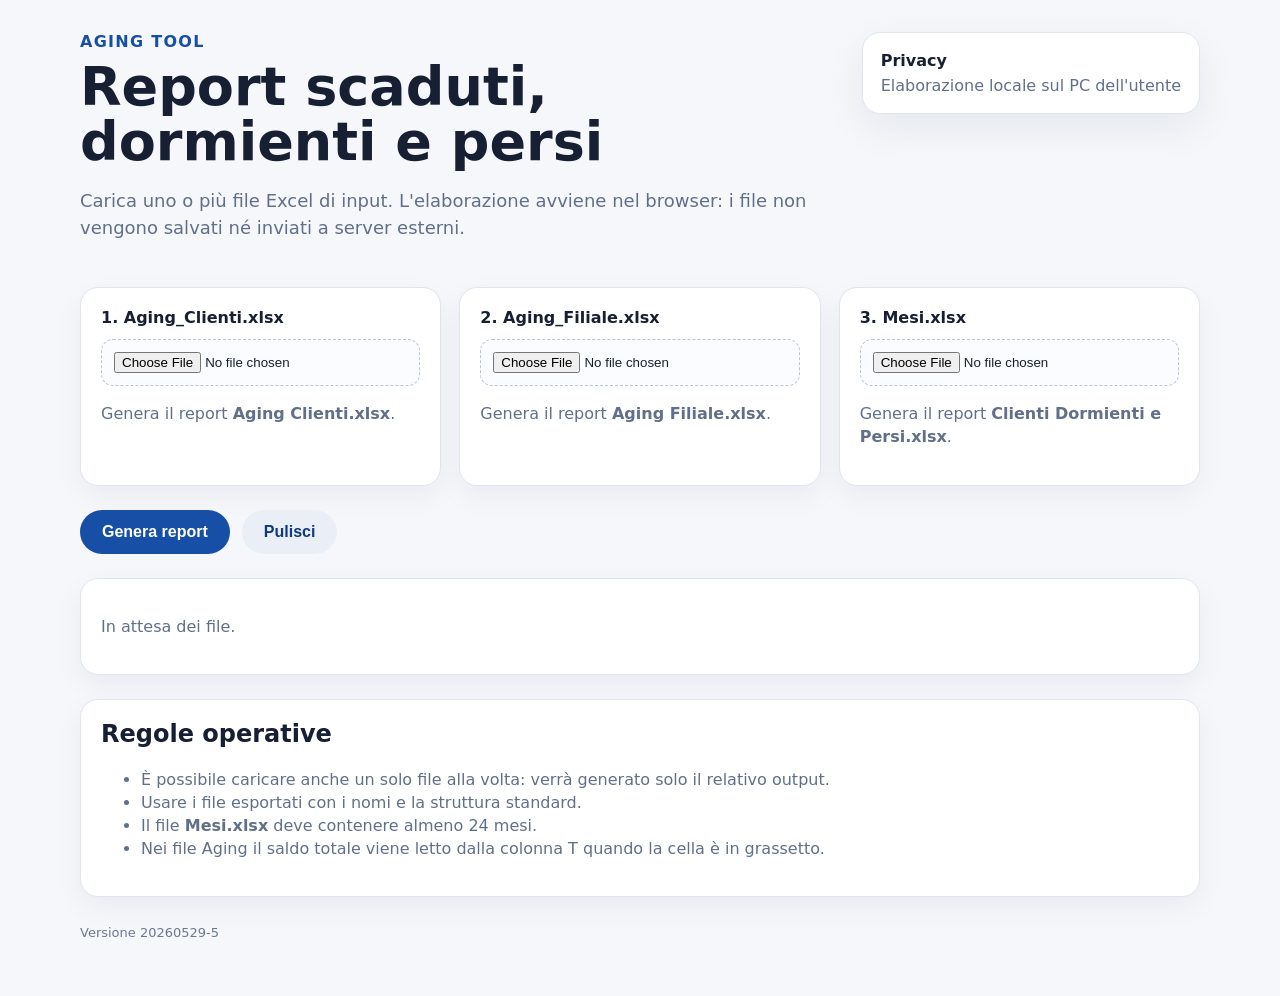
==== index.html @ 8b77c27b "Fix files" ====
<!doctype html>
<html lang="it">
<head>
  <meta charset="utf-8" />
  <meta name="viewport" content="width=device-width, initial-scale=1" />
  <title>Aging Tool - Scaduti e clienti dormienti</title>
  <link rel="stylesheet" href="styles.css?v=20260529-5" />
</head>
<body>
  <main class="page">
    <section class="hero">
      <div>
        <p class="eyebrow">Aging Tool</p>
        <h1>Report scaduti, dormienti e persi</h1>
        <p class="subtitle">
          Carica uno o più file Excel di input. L'elaborazione avviene nel browser: i file non vengono salvati né inviati a server esterni.
        </p>
      </div>
      <div class="privacy-card">
        <strong>Privacy</strong>
        <span>Elaborazione locale sul PC dell'utente</span>
      </div>
    </section>

    <section class="grid">
      <article class="upload-card">
        <label for="agingClienti">1. Aging_Clienti.xlsx</label>
        <input id="agingClienti" type="file" accept=".xlsx" />
        <p>Genera il report <strong>Aging Clienti.xlsx</strong>.</p>
      </article>

      <article class="upload-card">
        <label for="agingFiliale">2. Aging_Filiale.xlsx</label>
        <input id="agingFiliale" type="file" accept=".xlsx" />
        <p>Genera il report <strong>Aging Filiale.xlsx</strong>.</p>
      </article>

      <article class="upload-card">
        <label for="mesi">3. Mesi.xlsx</label>
        <input id="mesi" type="file" accept=".xlsx" />
        <p>Genera il report <strong>Clienti Dormienti e Persi.xlsx</strong>.</p>
      </article>
    </section>

    <section class="actions">
      <button id="generateBtn" type="button">Genera report</button>
      <button id="resetBtn" type="button" class="secondary">Pulisci</button>
    </section>

    <section id="status" class="status" aria-live="polite">
      <p>In attesa dei file.</p>
    </section>

    <section id="results" class="results hidden">
      <h2>Output generati</h2>
      <p id="resultsText">Scarica il pacchetto ZIP oppure i singoli file Excel generati.</p>
      <button id="downloadZipBtn" type="button">Scarica Report_Aging.zip</button>
      <div class="individual">
        <button id="downloadClientiBtn" type="button" class="secondary">Scarica Aging Clienti.xlsx</button>
        <button id="downloadFilialeBtn" type="button" class="secondary">Scarica Aging Filiale.xlsx</button>
        <button id="downloadDormientiBtn" type="button" class="secondary">Scarica Clienti Dormienti e Persi.xlsx</button>
      </div>
    </section>

    <section class="notes">
      <h2>Regole operative</h2>
      <ul>
        <li>È possibile caricare anche un solo file alla volta: verrà generato solo il relativo output.</li>
        <li>Usare i file esportati con i nomi e la struttura standard.</li>
        <li>Il file <strong>Mesi.xlsx</strong> deve contenere almeno 24 mesi.</li>
        <li>Nei file Aging il saldo totale viene letto dalla colonna T quando la cella è in grassetto.</li>
      </ul>
    </section>
    <footer class="versione">Versione 20260529-5</footer>
  </main>

  <script src="vendor/jszip.min.js"></script>
  <script src="app.js?v=20260529-5"></script>
</body>
</html>
---- styles.css ----
:root {
  --bg: #f5f7fb;
  --panel: #ffffff;
  --text: #172033;
  --muted: #617089;
  --line: #dfe5ef;
  --accent: #174ea6;
  --accent-dark: #0f397a;
  --danger: #b42318;
  --ok: #067647;
  --warn-bg: #fff6e6;
  --warn-line: #f0c36d;
}

* { box-sizing: border-box; }

body {
  margin: 0;
  font-family: Inter, system-ui, -apple-system, BlinkMacSystemFont, "Segoe UI", sans-serif;
  background: var(--bg);
  color: var(--text);
}

.page {
  width: min(1120px, calc(100% - 32px));
  margin: 0 auto;
  padding: 32px 0 56px;
}

.hero {
  display: grid;
  grid-template-columns: 1fr auto;
  gap: 24px;
  align-items: start;
  margin-bottom: 28px;
}

.eyebrow {
  margin: 0 0 8px;
  font-weight: 700;
  letter-spacing: .08em;
  text-transform: uppercase;
  color: var(--accent);
}

h1 {
  margin: 0;
  font-size: clamp(32px, 5vw, 54px);
  line-height: 1.02;
}

.subtitle {
  max-width: 760px;
  color: var(--muted);
  font-size: 18px;
  line-height: 1.5;
}

.privacy-card {
  min-width: 250px;
  background: var(--panel);
  border: 1px solid var(--line);
  border-radius: 18px;
  padding: 18px;
  box-shadow: 0 14px 40px rgba(16, 24, 40, .07);
}

.privacy-card strong,
.privacy-card span { display: block; }
.privacy-card span { color: var(--muted); margin-top: 6px; }

.grid {
  display: grid;
  grid-template-columns: repeat(3, 1fr);
  gap: 18px;
}

.upload-card,
.status,
.results,
.notes {
  background: var(--panel);
  border: 1px solid var(--line);
  border-radius: 18px;
  padding: 20px;
  box-shadow: 0 10px 28px rgba(16, 24, 40, .05);
}

.upload-card label {
  display: block;
  font-weight: 800;
  margin-bottom: 12px;
}

.upload-card input {
  width: 100%;
  border: 1px dashed #b9c4d5;
  border-radius: 12px;
  padding: 12px;
  background: #fafcff;
}

.upload-card p,
.notes li,
.status p,
.results p {
  color: var(--muted);
  line-height: 1.45;
}

.actions {
  display: flex;
  gap: 12px;
  margin: 24px 0;
}

button {
  border: 0;
  border-radius: 999px;
  padding: 13px 22px;
  background: var(--accent);
  color: #fff;
  font-size: 16px;
  font-weight: 800;
  cursor: pointer;
}

button:hover { background: var(--accent-dark); }
button:disabled { opacity: .55; cursor: not-allowed; }
button.secondary {
  background: #e9eef7;
  color: var(--accent-dark);
}
button.secondary:hover { background: #dce5f4; }

.status {
  margin-bottom: 24px;
}
.status.ok { border-color: rgba(6, 118, 71, .35); }
.status.ok p { color: var(--ok); }
.status.error { border-color: rgba(180, 35, 24, .35); }
.status.error p { color: var(--danger); }
.status.warn { background: var(--warn-bg); border-color: var(--warn-line); }

.results {
  margin-bottom: 24px;
}
.results h2,
.notes h2 { margin-top: 0; }
.individual {
  display: flex;
  gap: 10px;
  flex-wrap: wrap;
  margin-top: 14px;
}

.hidden { display: none; }

@media (max-width: 860px) {
  .hero,
  .grid { grid-template-columns: 1fr; }
  .privacy-card { min-width: 0; }
  .actions { flex-direction: column; }
  button { width: 100%; }
}

.versione { margin-top: 28px; color: #6b7894; font-size: 13px; }
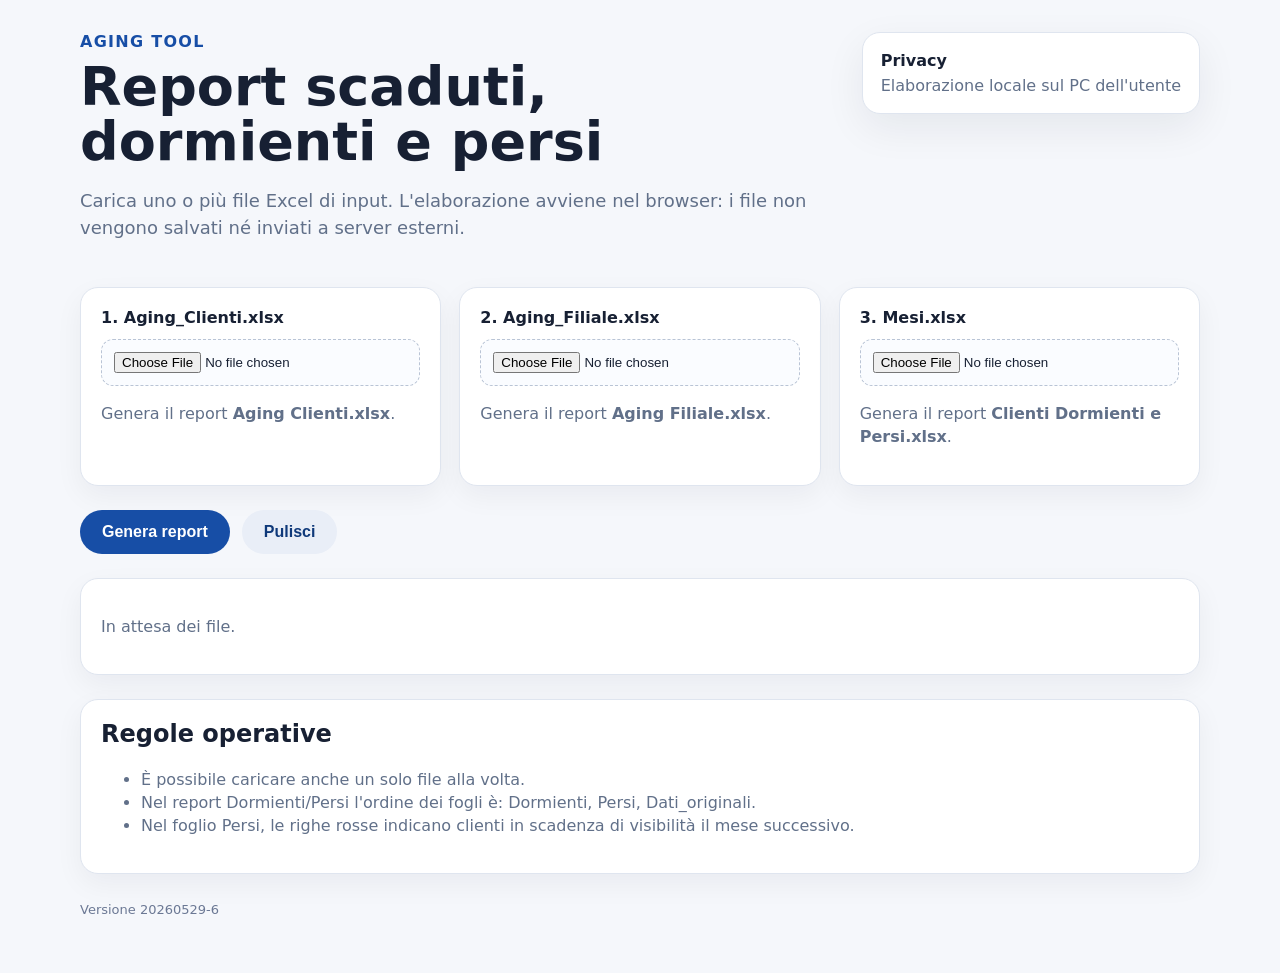
==== commit 47fc7066: "Load output patch" ====
--- a/index.html
+++ b/index.html
@@ -3,8 +3,8 @@
 <head>
   <meta charset="utf-8" />
   <meta name="viewport" content="width=device-width, initial-scale=1" />
-  <title>Aging Tool - Scaduti e clienti dormienti</title>
-  <link rel="stylesheet" href="styles.css?v=20260529-5" />
+  <title>Aging Tool</title>
+  <link rel="stylesheet" href="styles.css?v=20260529-6" />
 </head>
 <body>
   <main class="page">
@@ -12,69 +12,27 @@
       <div>
         <p class="eyebrow">Aging Tool</p>
         <h1>Report scaduti, dormienti e persi</h1>
-        <p class="subtitle">
-          Carica uno o più file Excel di input. L'elaborazione avviene nel browser: i file non vengono salvati né inviati a server esterni.
-        </p>
+        <p class="subtitle">Carica uno o più file Excel di input. L'elaborazione avviene nel browser: i file non vengono salvati né inviati a server esterni.</p>
       </div>
-      <div class="privacy-card">
-        <strong>Privacy</strong>
-        <span>Elaborazione locale sul PC dell'utente</span>
-      </div>
+      <div class="privacy-card"><strong>Privacy</strong><span>Elaborazione locale sul PC dell'utente</span></div>
     </section>
-
     <section class="grid">
-      <article class="upload-card">
-        <label for="agingClienti">1. Aging_Clienti.xlsx</label>
-        <input id="agingClienti" type="file" accept=".xlsx" />
-        <p>Genera il report <strong>Aging Clienti.xlsx</strong>.</p>
-      </article>
-
-      <article class="upload-card">
-        <label for="agingFiliale">2. Aging_Filiale.xlsx</label>
-        <input id="agingFiliale" type="file" accept=".xlsx" />
-        <p>Genera il report <strong>Aging Filiale.xlsx</strong>.</p>
-      </article>
-
-      <article class="upload-card">
-        <label for="mesi">3. Mesi.xlsx</label>
-        <input id="mesi" type="file" accept=".xlsx" />
-        <p>Genera il report <strong>Clienti Dormienti e Persi.xlsx</strong>.</p>
-      </article>
+      <article class="upload-card"><label for="agingClienti">1. Aging_Clienti.xlsx</label><input id="agingClienti" type="file" accept=".xlsx" /><p>Genera il report <strong>Aging Clienti.xlsx</strong>.</p></article>
+      <article class="upload-card"><label for="agingFiliale">2. Aging_Filiale.xlsx</label><input id="agingFiliale" type="file" accept=".xlsx" /><p>Genera il report <strong>Aging Filiale.xlsx</strong>.</p></article>
+      <article class="upload-card"><label for="mesi">3. Mesi.xlsx</label><input id="mesi" type="file" accept=".xlsx" /><p>Genera il report <strong>Clienti Dormienti e Persi.xlsx</strong>.</p></article>
     </section>
-
-    <section class="actions">
-      <button id="generateBtn" type="button">Genera report</button>
-      <button id="resetBtn" type="button" class="secondary">Pulisci</button>
+    <section class="actions"><button id="generateBtn" type="button">Genera report</button><button id="resetBtn" type="button" class="secondary">Pulisci</button></section>
+    <section id="status" class="status" aria-live="polite"><p>In attesa dei file.</p></section>
+    <section id="results" class="results hidden">
+      <h2>Output generati</h2><p id="resultsText">Scarica il pacchetto ZIP oppure i singoli file Excel generati.</p>
+      <button id="downloadZipBtn" type="button">Scarica Report_Aging.zip</button>
+      <div class="individual"><button id="downloadClientiBtn" type="button" class="secondary">Scarica Aging Clienti.xlsx</button><button id="downloadFilialeBtn" type="button" class="secondary">Scarica Aging Filiale.xlsx</button><button id="downloadDormientiBtn" type="button" class="secondary">Scarica Clienti Dormienti e Persi.xlsx</button></div>
     </section>
-
-    <section id="status" class="status" aria-live="polite">
-      <p>In attesa dei file.</p>
-    </section>
-
-    <section id="results" class="results hidden">
-      <h2>Output generati</h2>
-      <p id="resultsText">Scarica il pacchetto ZIP oppure i singoli file Excel generati.</p>
-      <button id="downloadZipBtn" type="button">Scarica Report_Aging.zip</button>
-      <div class="individual">
-        <button id="downloadClientiBtn" type="button" class="secondary">Scarica Aging Clienti.xlsx</button>
-        <button id="downloadFilialeBtn" type="button" class="secondary">Scarica Aging Filiale.xlsx</button>
-        <button id="downloadDormientiBtn" type="button" class="secondary">Scarica Clienti Dormienti e Persi.xlsx</button>
-      </div>
-    </section>
-
-    <section class="notes">
-      <h2>Regole operative</h2>
-      <ul>
-        <li>È possibile caricare anche un solo file alla volta: verrà generato solo il relativo output.</li>
-        <li>Usare i file esportati con i nomi e la struttura standard.</li>
-        <li>Il file <strong>Mesi.xlsx</strong> deve contenere almeno 24 mesi.</li>
-        <li>Nei file Aging il saldo totale viene letto dalla colonna T quando la cella è in grassetto.</li>
-      </ul>
-    </section>
-    <footer class="versione">Versione 20260529-5</footer>
+    <section class="notes"><h2>Regole operative</h2><ul><li>È possibile caricare anche un solo file alla volta.</li><li>Nel report Dormienti/Persi l'ordine dei fogli è: Dormienti, Persi, Dati_originali.</li><li>Nel foglio Persi, le righe rosse indicano clienti in scadenza di visibilità il mese successivo.</li></ul></section>
+    <footer class="versione">Versione 20260529-6</footer>
   </main>
-
   <script src="vendor/jszip.min.js"></script>
-  <script src="app.js?v=20260529-5"></script>
+  <script src="app.js?v=20260529-6"></script>
+  <script src="patch_dormienti.js?v=20260529-6"></script>
 </body>
 </html>
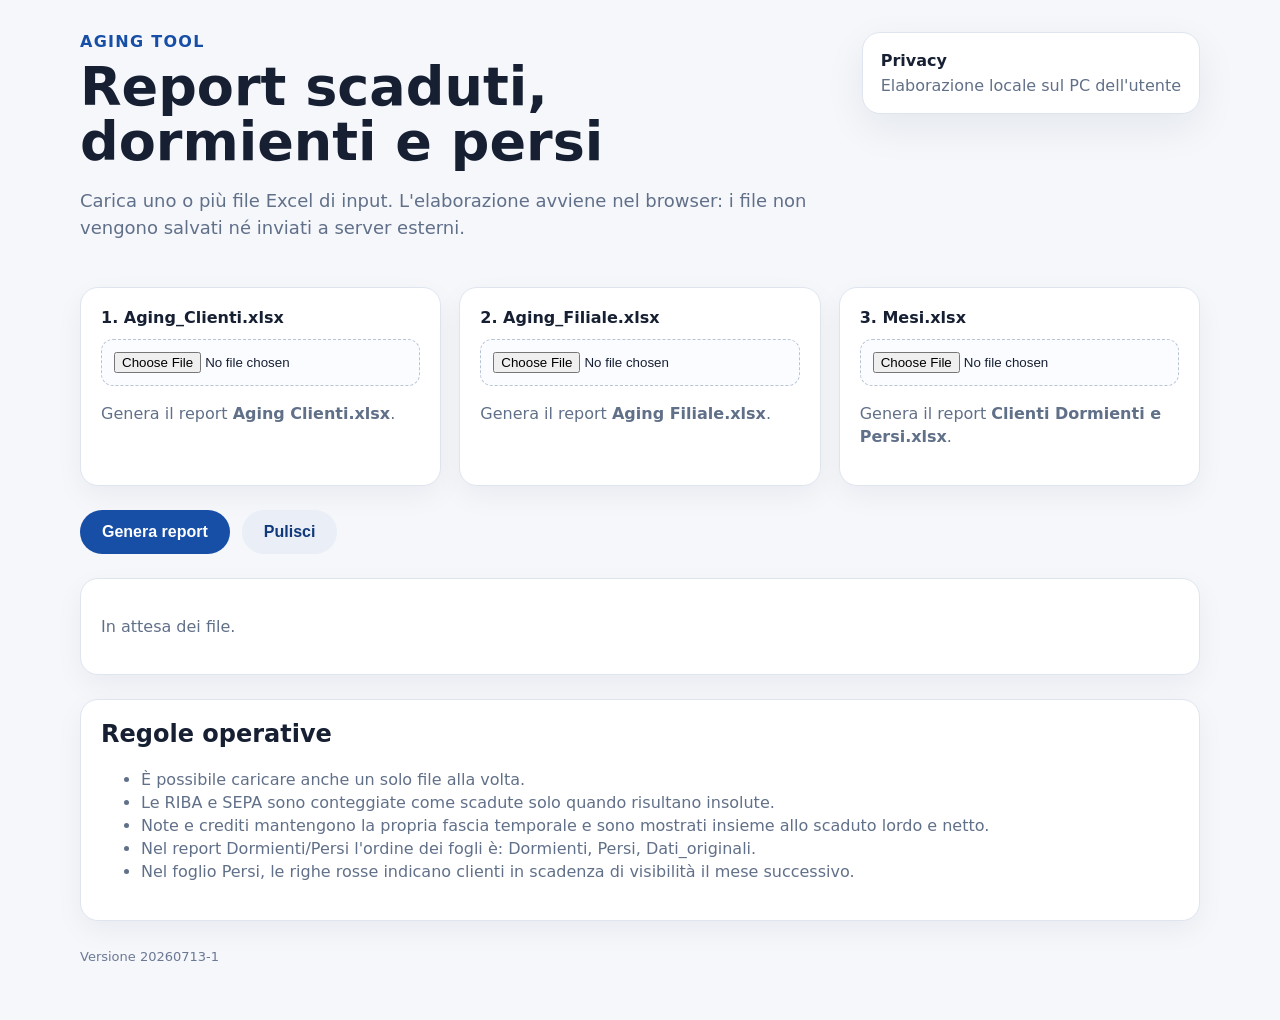
==== commit b2497999: "Enable standard Aging output format" ====
--- a/index.html
+++ b/index.html
@@ -4,7 +4,7 @@
   <meta charset="utf-8" />
   <meta name="viewport" content="width=device-width, initial-scale=1" />
   <title>Aging Tool</title>
-  <link rel="stylesheet" href="styles.css?v=20260529-6" />
+  <link rel="stylesheet" href="styles.css?v=20260713-1" />
 </head>
 <body>
   <main class="page">
@@ -28,11 +28,11 @@
       <button id="downloadZipBtn" type="button">Scarica Report_Aging.zip</button>
       <div class="individual"><button id="downloadClientiBtn" type="button" class="secondary">Scarica Aging Clienti.xlsx</button><button id="downloadFilialeBtn" type="button" class="secondary">Scarica Aging Filiale.xlsx</button><button id="downloadDormientiBtn" type="button" class="secondary">Scarica Clienti Dormienti e Persi.xlsx</button></div>
     </section>
-    <section class="notes"><h2>Regole operative</h2><ul><li>È possibile caricare anche un solo file alla volta.</li><li>Nel report Dormienti/Persi l'ordine dei fogli è: Dormienti, Persi, Dati_originali.</li><li>Nel foglio Persi, le righe rosse indicano clienti in scadenza di visibilità il mese successivo.</li></ul></section>
-    <footer class="versione">Versione 20260529-6</footer>
+    <section class="notes"><h2>Regole operative</h2><ul><li>È possibile caricare anche un solo file alla volta.</li><li>Le RIBA e SEPA sono conteggiate come scadute solo quando risultano insolute.</li><li>Note e crediti mantengono la propria fascia temporale e sono mostrati insieme allo scaduto lordo e netto.</li><li>Nel report Dormienti/Persi l'ordine dei fogli è: Dormienti, Persi, Dati_originali.</li><li>Nel foglio Persi, le righe rosse indicano clienti in scadenza di visibilità il mese successivo.</li></ul></section>
+    <footer class="versione">Versione 20260713-1</footer>
   </main>
   <script src="vendor/jszip.min.js"></script>
-  <script src="app.js?v=20260529-6"></script>
-  <script src="patch_dormienti.js?v=20260529-6"></script>
+  <script src="app.js?v=20260713-1"></script>
+  <script src="patch_output_standard.js?v=20260713-1"></script>
 </body>
 </html>
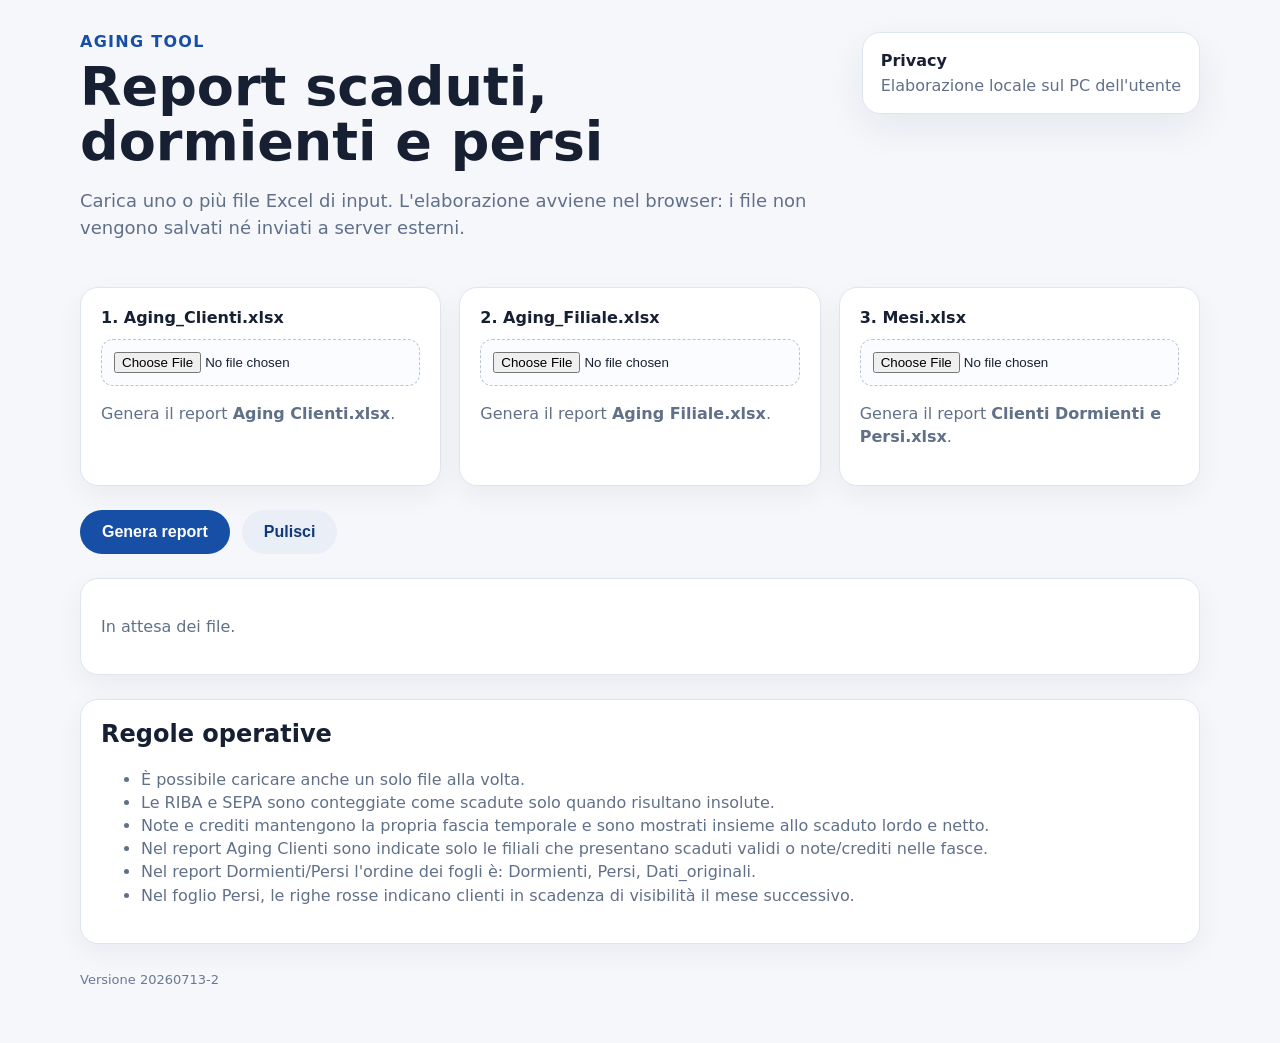
==== commit c8867f70: "Load filtered billing branches patch" ====
--- a/index.html
+++ b/index.html
@@ -4,7 +4,7 @@
   <meta charset="utf-8" />
   <meta name="viewport" content="width=device-width, initial-scale=1" />
   <title>Aging Tool</title>
-  <link rel="stylesheet" href="styles.css?v=20260713-1" />
+  <link rel="stylesheet" href="styles.css?v=20260713-2" />
 </head>
 <body>
   <main class="page">
@@ -28,11 +28,12 @@
       <button id="downloadZipBtn" type="button">Scarica Report_Aging.zip</button>
       <div class="individual"><button id="downloadClientiBtn" type="button" class="secondary">Scarica Aging Clienti.xlsx</button><button id="downloadFilialeBtn" type="button" class="secondary">Scarica Aging Filiale.xlsx</button><button id="downloadDormientiBtn" type="button" class="secondary">Scarica Clienti Dormienti e Persi.xlsx</button></div>
     </section>
-    <section class="notes"><h2>Regole operative</h2><ul><li>È possibile caricare anche un solo file alla volta.</li><li>Le RIBA e SEPA sono conteggiate come scadute solo quando risultano insolute.</li><li>Note e crediti mantengono la propria fascia temporale e sono mostrati insieme allo scaduto lordo e netto.</li><li>Nel report Dormienti/Persi l'ordine dei fogli è: Dormienti, Persi, Dati_originali.</li><li>Nel foglio Persi, le righe rosse indicano clienti in scadenza di visibilità il mese successivo.</li></ul></section>
-    <footer class="versione">Versione 20260713-1</footer>
+    <section class="notes"><h2>Regole operative</h2><ul><li>È possibile caricare anche un solo file alla volta.</li><li>Le RIBA e SEPA sono conteggiate come scadute solo quando risultano insolute.</li><li>Note e crediti mantengono la propria fascia temporale e sono mostrati insieme allo scaduto lordo e netto.</li><li>Nel report Aging Clienti sono indicate solo le filiali che presentano scaduti validi o note/crediti nelle fasce.</li><li>Nel report Dormienti/Persi l'ordine dei fogli è: Dormienti, Persi, Dati_originali.</li><li>Nel foglio Persi, le righe rosse indicano clienti in scadenza di visibilità il mese successivo.</li></ul></section>
+    <footer class="versione">Versione 20260713-2</footer>
   </main>
   <script src="vendor/jszip.min.js"></script>
-  <script src="app.js?v=20260713-1"></script>
-  <script src="patch_output_standard.js?v=20260713-1"></script>
+  <script src="app.js?v=20260713-2"></script>
+  <script src="patch_output_standard.js?v=20260713-2"></script>
+  <script src="patch_filiali.js?v=20260713-2"></script>
 </body>
 </html>
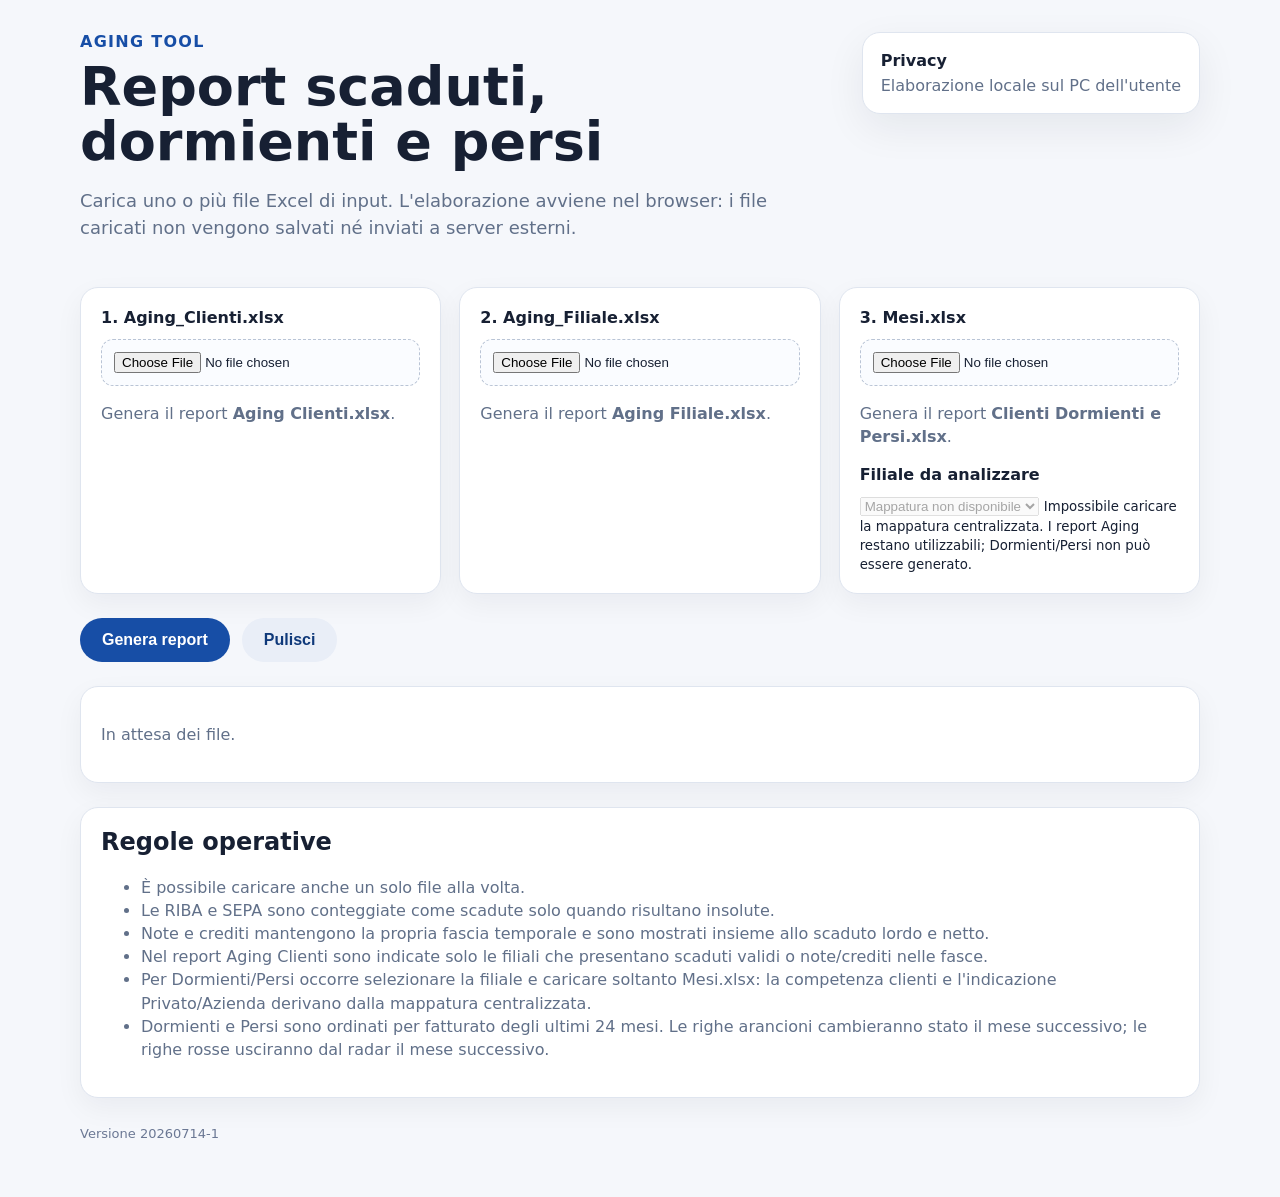
==== commit c3f77f4c: "Enable centralized Dormienti and Persi workflow" ====
--- a/index.html
+++ b/index.html
@@ -4,7 +4,7 @@
   <meta charset="utf-8" />
   <meta name="viewport" content="width=device-width, initial-scale=1" />
   <title>Aging Tool</title>
-  <link rel="stylesheet" href="styles.css?v=20260713-2" />
+  <link rel="stylesheet" href="styles.css?v=20260714-1" />
 </head>
 <body>
   <main class="page">
@@ -12,14 +12,25 @@
       <div>
         <p class="eyebrow">Aging Tool</p>
         <h1>Report scaduti, dormienti e persi</h1>
-        <p class="subtitle">Carica uno o più file Excel di input. L'elaborazione avviene nel browser: i file non vengono salvati né inviati a server esterni.</p>
+        <p class="subtitle">Carica uno o più file Excel di input. L'elaborazione avviene nel browser: i file caricati non vengono salvati né inviati a server esterni.</p>
       </div>
       <div class="privacy-card"><strong>Privacy</strong><span>Elaborazione locale sul PC dell'utente</span></div>
     </section>
     <section class="grid">
       <article class="upload-card"><label for="agingClienti">1. Aging_Clienti.xlsx</label><input id="agingClienti" type="file" accept=".xlsx" /><p>Genera il report <strong>Aging Clienti.xlsx</strong>.</p></article>
       <article class="upload-card"><label for="agingFiliale">2. Aging_Filiale.xlsx</label><input id="agingFiliale" type="file" accept=".xlsx" /><p>Genera il report <strong>Aging Filiale.xlsx</strong>.</p></article>
-      <article class="upload-card"><label for="mesi">3. Mesi.xlsx</label><input id="mesi" type="file" accept=".xlsx" /><p>Genera il report <strong>Clienti Dormienti e Persi.xlsx</strong>.</p></article>
+      <article class="upload-card">
+        <label for="mesi">3. Mesi.xlsx</label>
+        <input id="mesi" type="file" accept=".xlsx" />
+        <p>Genera il report <strong>Clienti Dormienti e Persi.xlsx</strong>.</p>
+        <div class="branch-picker">
+          <label for="filialeDormienti">Filiale da analizzare</label>
+          <select id="filialeDormienti" disabled>
+            <option value="">Caricamento mappatura...</option>
+          </select>
+          <small id="mappingStatus" class="mapping-status">Caricamento della mappatura centralizzata...</small>
+        </div>
+      </article>
     </section>
     <section class="actions"><button id="generateBtn" type="button">Genera report</button><button id="resetBtn" type="button" class="secondary">Pulisci</button></section>
     <section id="status" class="status" aria-live="polite"><p>In attesa dei file.</p></section>
@@ -28,12 +39,16 @@
       <button id="downloadZipBtn" type="button">Scarica Report_Aging.zip</button>
       <div class="individual"><button id="downloadClientiBtn" type="button" class="secondary">Scarica Aging Clienti.xlsx</button><button id="downloadFilialeBtn" type="button" class="secondary">Scarica Aging Filiale.xlsx</button><button id="downloadDormientiBtn" type="button" class="secondary">Scarica Clienti Dormienti e Persi.xlsx</button></div>
     </section>
-    <section class="notes"><h2>Regole operative</h2><ul><li>È possibile caricare anche un solo file alla volta.</li><li>Le RIBA e SEPA sono conteggiate come scadute solo quando risultano insolute.</li><li>Note e crediti mantengono la propria fascia temporale e sono mostrati insieme allo scaduto lordo e netto.</li><li>Nel report Aging Clienti sono indicate solo le filiali che presentano scaduti validi o note/crediti nelle fasce.</li><li>Nel report Dormienti/Persi l'ordine dei fogli è: Dormienti, Persi, Dati_originali.</li><li>Nel foglio Persi, le righe rosse indicano clienti in scadenza di visibilità il mese successivo.</li></ul></section>
-    <footer class="versione">Versione 20260713-2</footer>
+    <section class="notes"><h2>Regole operative</h2><ul><li>È possibile caricare anche un solo file alla volta.</li><li>Le RIBA e SEPA sono conteggiate come scadute solo quando risultano insolute.</li><li>Note e crediti mantengono la propria fascia temporale e sono mostrati insieme allo scaduto lordo e netto.</li><li>Nel report Aging Clienti sono indicate solo le filiali che presentano scaduti validi o note/crediti nelle fasce.</li><li>Per Dormienti/Persi occorre selezionare la filiale e caricare soltanto Mesi.xlsx: la competenza clienti e l'indicazione Privato/Azienda derivano dalla mappatura centralizzata.</li><li>Dormienti e Persi sono ordinati per fatturato degli ultimi 24 mesi. Le righe arancioni cambieranno stato il mese successivo; le righe rosse usciranno dal radar il mese successivo.</li></ul></section>
+    <footer class="versione">Versione 20260714-1</footer>
   </main>
   <script src="vendor/jszip.min.js"></script>
-  <script src="app.js?v=20260713-2"></script>
-  <script src="patch_output_standard.js?v=20260713-2"></script>
-  <script src="patch_filiali.js?v=20260713-2"></script>
+  <script src="app.js?v=20260714-1"></script>
+  <script src="patch_output_standard.js?v=20260714-1"></script>
+  <script src="patch_filiali.js?v=20260714-1"></script>
+  <script src="patch_dormienti_centrale_1.js?v=20260714-1"></script>
+  <script src="patch_dormienti_centrale_2.js?v=20260714-1"></script>
+  <script src="patch_dormienti_centrale_3.js?v=20260714-1"></script>
+  <script src="patch_dormienti_centrale_4.js?v=20260714-1"></script>
 </body>
 </html>
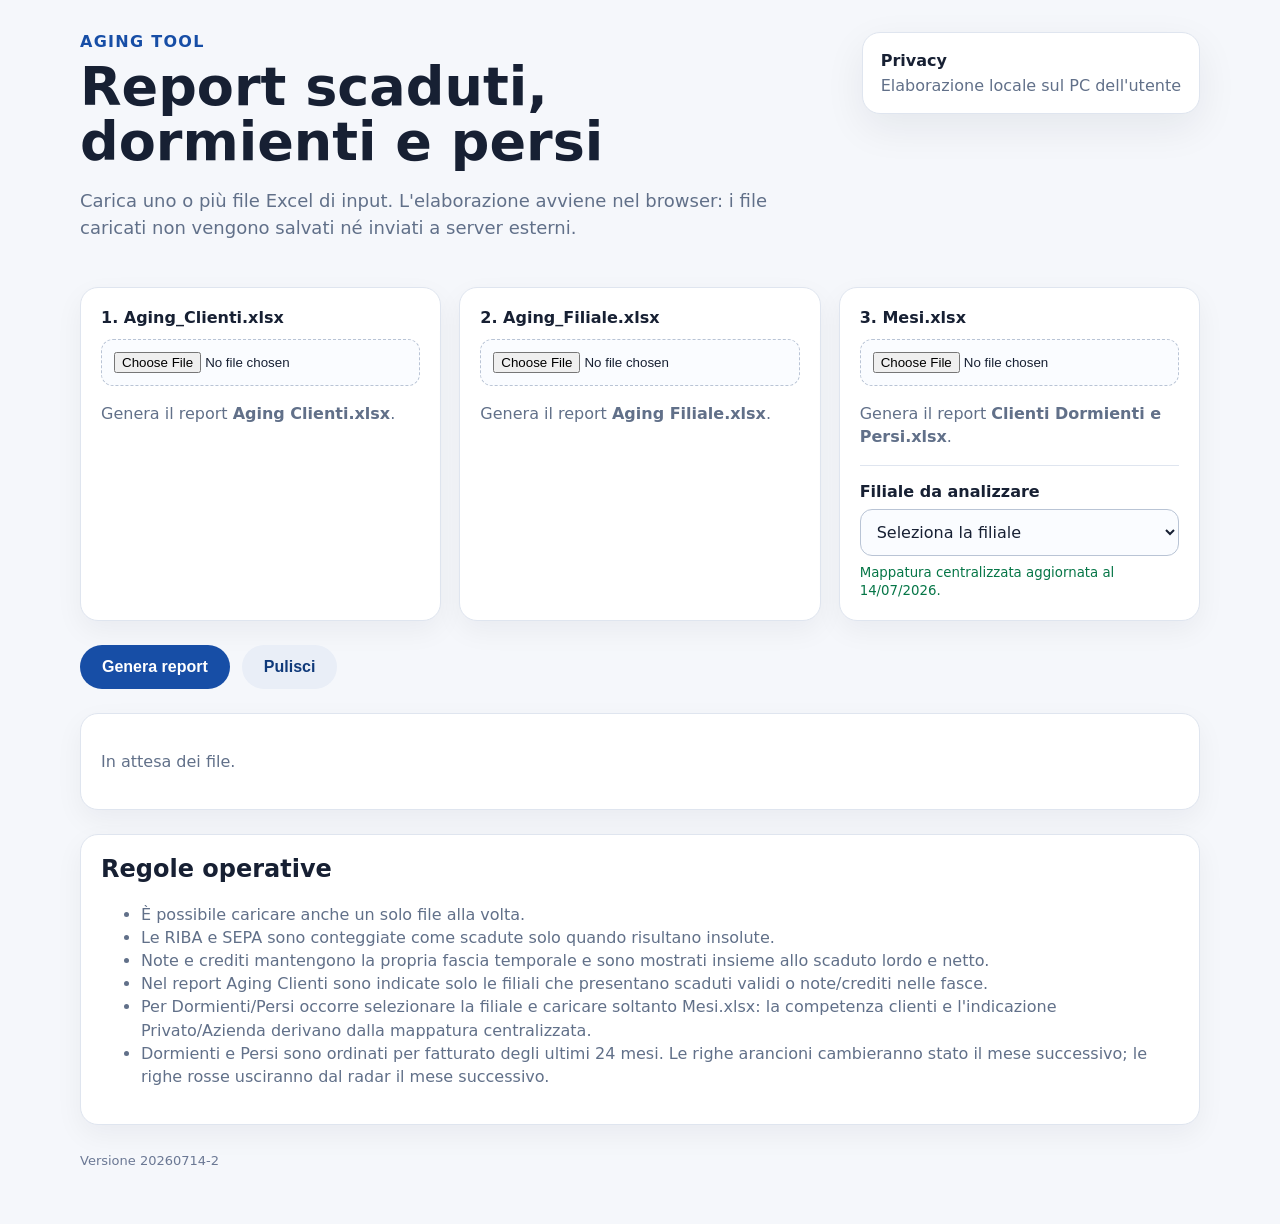
==== commit 59830dce: "Load Excel color compatibility fix" ====
--- a/index.html
+++ b/index.html
@@ -4,7 +4,7 @@
   <meta charset="utf-8" />
   <meta name="viewport" content="width=device-width, initial-scale=1" />
   <title>Aging Tool</title>
-  <link rel="stylesheet" href="styles.css?v=20260714-1" />
+  <link rel="stylesheet" href="styles.css?v=20260714-2" />
 </head>
 <body>
   <main class="page">
@@ -40,15 +40,16 @@
       <div class="individual"><button id="downloadClientiBtn" type="button" class="secondary">Scarica Aging Clienti.xlsx</button><button id="downloadFilialeBtn" type="button" class="secondary">Scarica Aging Filiale.xlsx</button><button id="downloadDormientiBtn" type="button" class="secondary">Scarica Clienti Dormienti e Persi.xlsx</button></div>
     </section>
     <section class="notes"><h2>Regole operative</h2><ul><li>È possibile caricare anche un solo file alla volta.</li><li>Le RIBA e SEPA sono conteggiate come scadute solo quando risultano insolute.</li><li>Note e crediti mantengono la propria fascia temporale e sono mostrati insieme allo scaduto lordo e netto.</li><li>Nel report Aging Clienti sono indicate solo le filiali che presentano scaduti validi o note/crediti nelle fasce.</li><li>Per Dormienti/Persi occorre selezionare la filiale e caricare soltanto Mesi.xlsx: la competenza clienti e l'indicazione Privato/Azienda derivano dalla mappatura centralizzata.</li><li>Dormienti e Persi sono ordinati per fatturato degli ultimi 24 mesi. Le righe arancioni cambieranno stato il mese successivo; le righe rosse usciranno dal radar il mese successivo.</li></ul></section>
-    <footer class="versione">Versione 20260714-1</footer>
+    <footer class="versione">Versione 20260714-2</footer>
   </main>
   <script src="vendor/jszip.min.js"></script>
-  <script src="app.js?v=20260714-1"></script>
-  <script src="patch_output_standard.js?v=20260714-1"></script>
-  <script src="patch_filiali.js?v=20260714-1"></script>
-  <script src="patch_dormienti_centrale_1.js?v=20260714-1"></script>
-  <script src="patch_dormienti_centrale_2.js?v=20260714-1"></script>
-  <script src="patch_dormienti_centrale_3.js?v=20260714-1"></script>
-  <script src="patch_dormienti_centrale_4.js?v=20260714-1"></script>
+  <script src="app.js?v=20260714-2"></script>
+  <script src="patch_output_standard.js?v=20260714-2"></script>
+  <script src="patch_filiali.js?v=20260714-2"></script>
+  <script src="patch_dormienti_centrale_1.js?v=20260714-2"></script>
+  <script src="patch_dormienti_centrale_2.js?v=20260714-2"></script>
+  <script src="patch_dormienti_centrale_3.js?v=20260714-2"></script>
+  <script src="patch_dormienti_centrale_4.js?v=20260714-2"></script>
+  <script src="patch_dormienti_colori.js?v=20260714-2"></script>
 </body>
 </html>
--- a/styles.css
+++ b/styles.css
@@ -108,6 +108,41 @@
   line-height: 1.45;
 }
 
+.branch-picker {
+  margin-top: 16px;
+  padding-top: 16px;
+  border-top: 1px solid var(--line);
+}
+
+.branch-picker label {
+  margin-bottom: 8px;
+}
+
+.upload-card select {
+  width: 100%;
+  border: 1px solid #b9c4d5;
+  border-radius: 12px;
+  padding: 12px;
+  background: #fafcff;
+  color: var(--text);
+  font: inherit;
+}
+
+.upload-card select:disabled {
+  opacity: .65;
+  cursor: wait;
+}
+
+.mapping-status {
+  display: block;
+  margin-top: 8px;
+  color: var(--muted);
+  line-height: 1.35;
+}
+
+.mapping-status.ok { color: var(--ok); }
+.mapping-status.error { color: var(--danger); }
+
 .actions {
   display: flex;
   gap: 12px;
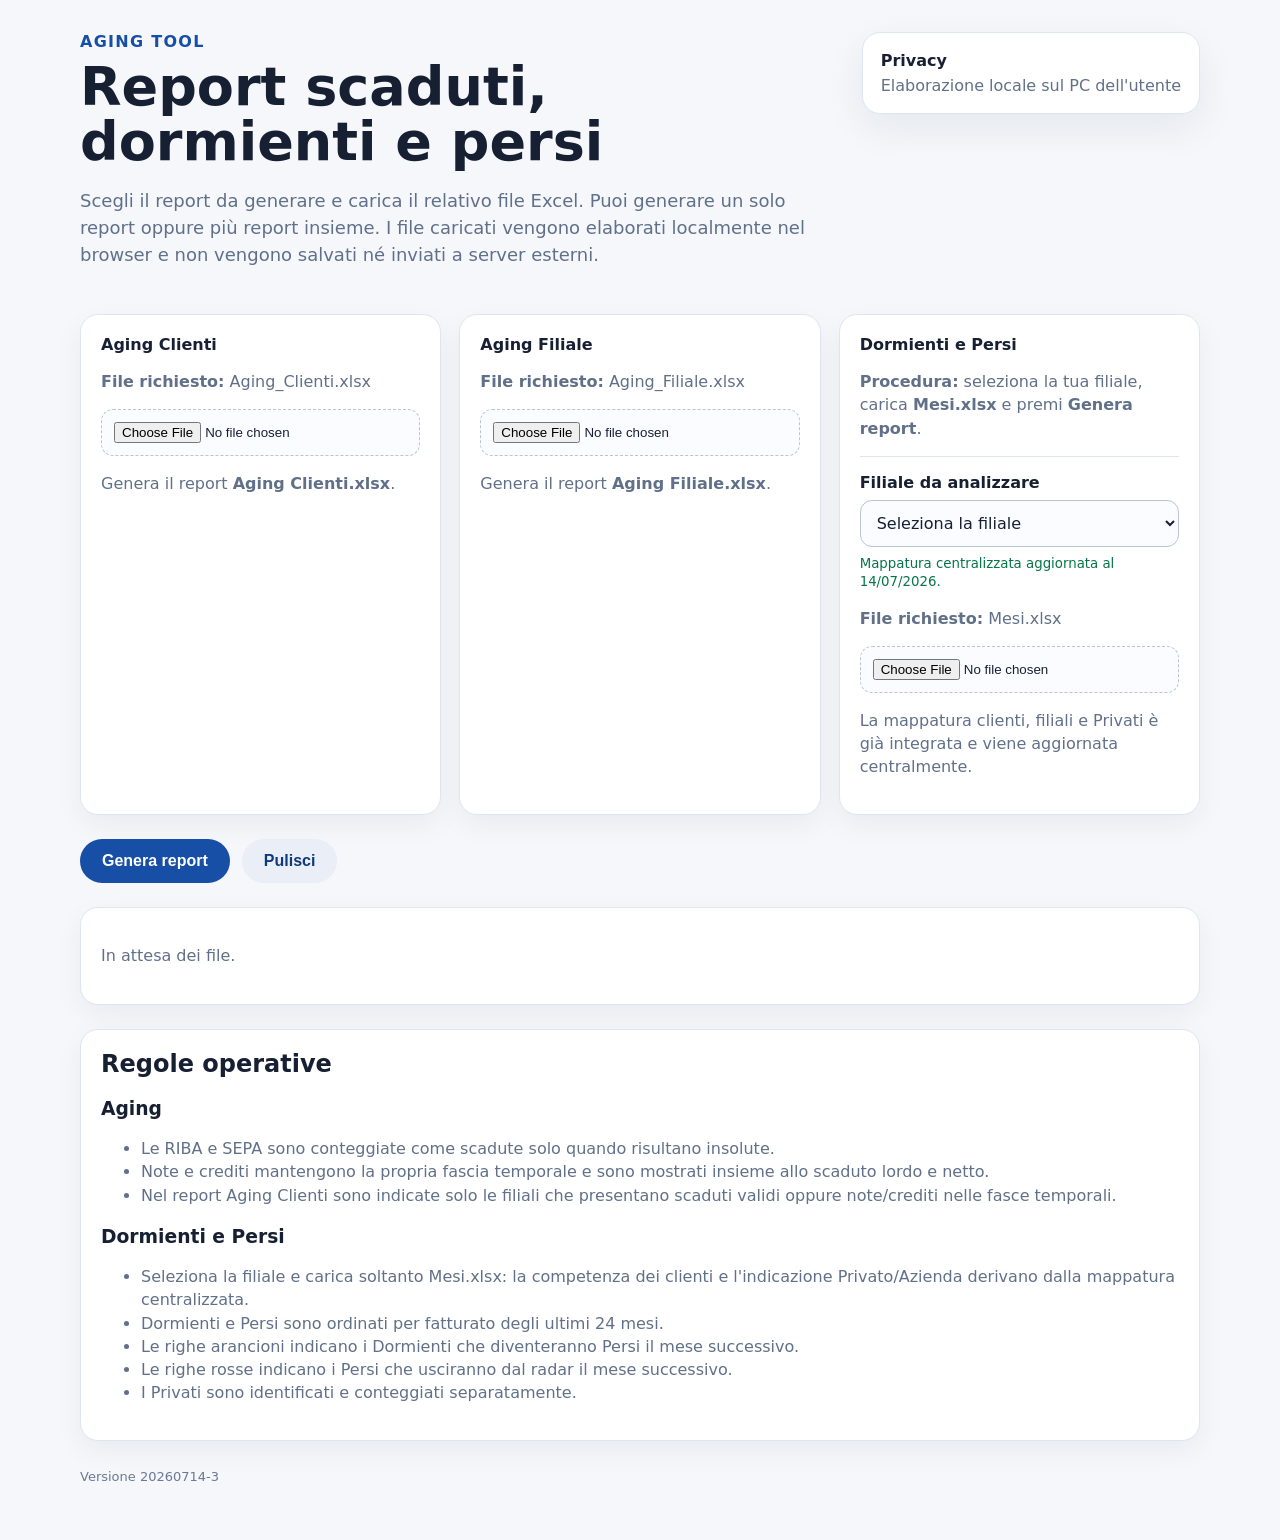
==== commit 21506559: "Clarify report instructions and aging branch rules" ====
--- a/index.html
+++ b/index.html
@@ -4,7 +4,7 @@
   <meta charset="utf-8" />
   <meta name="viewport" content="width=device-width, initial-scale=1" />
   <title>Aging Tool</title>
-  <link rel="stylesheet" href="styles.css?v=20260714-2" />
+  <link rel="stylesheet" href="styles.css?v=20260714-3" />
 </head>
 <body>
   <main class="page">
@@ -12,17 +12,26 @@
       <div>
         <p class="eyebrow">Aging Tool</p>
         <h1>Report scaduti, dormienti e persi</h1>
-        <p class="subtitle">Carica uno o più file Excel di input. L'elaborazione avviene nel browser: i file caricati non vengono salvati né inviati a server esterni.</p>
+        <p class="subtitle">Scegli il report da generare e carica il relativo file Excel. Puoi generare un solo report oppure più report insieme. I file caricati vengono elaborati localmente nel browser e non vengono salvati né inviati a server esterni.</p>
       </div>
       <div class="privacy-card"><strong>Privacy</strong><span>Elaborazione locale sul PC dell'utente</span></div>
     </section>
     <section class="grid">
-      <article class="upload-card"><label for="agingClienti">1. Aging_Clienti.xlsx</label><input id="agingClienti" type="file" accept=".xlsx" /><p>Genera il report <strong>Aging Clienti.xlsx</strong>.</p></article>
-      <article class="upload-card"><label for="agingFiliale">2. Aging_Filiale.xlsx</label><input id="agingFiliale" type="file" accept=".xlsx" /><p>Genera il report <strong>Aging Filiale.xlsx</strong>.</p></article>
       <article class="upload-card">
-        <label for="mesi">3. Mesi.xlsx</label>
-        <input id="mesi" type="file" accept=".xlsx" />
-        <p>Genera il report <strong>Clienti Dormienti e Persi.xlsx</strong>.</p>
+        <label for="agingClienti">Aging Clienti</label>
+        <p><strong>File richiesto:</strong> Aging_Clienti.xlsx</p>
+        <input id="agingClienti" type="file" accept=".xlsx" />
+        <p>Genera il report <strong>Aging Clienti.xlsx</strong>.</p>
+      </article>
+      <article class="upload-card">
+        <label for="agingFiliale">Aging Filiale</label>
+        <p><strong>File richiesto:</strong> Aging_Filiale.xlsx</p>
+        <input id="agingFiliale" type="file" accept=".xlsx" />
+        <p>Genera il report <strong>Aging Filiale.xlsx</strong>.</p>
+      </article>
+      <article class="upload-card">
+        <label for="mesi">Dormienti e Persi</label>
+        <p><strong>Procedura:</strong> seleziona la tua filiale, carica <strong>Mesi.xlsx</strong> e premi <strong>Genera report</strong>.</p>
         <div class="branch-picker">
           <label for="filialeDormienti">Filiale da analizzare</label>
           <select id="filialeDormienti" disabled>
@@ -30,6 +39,9 @@
           </select>
           <small id="mappingStatus" class="mapping-status">Caricamento della mappatura centralizzata...</small>
         </div>
+        <p><strong>File richiesto:</strong> Mesi.xlsx</p>
+        <input id="mesi" type="file" accept=".xlsx" />
+        <p>La mappatura clienti, filiali e Privati è già integrata e viene aggiornata centralmente.</p>
       </article>
     </section>
     <section class="actions"><button id="generateBtn" type="button">Genera report</button><button id="resetBtn" type="button" class="secondary">Pulisci</button></section>
@@ -39,17 +51,33 @@
       <button id="downloadZipBtn" type="button">Scarica Report_Aging.zip</button>
       <div class="individual"><button id="downloadClientiBtn" type="button" class="secondary">Scarica Aging Clienti.xlsx</button><button id="downloadFilialeBtn" type="button" class="secondary">Scarica Aging Filiale.xlsx</button><button id="downloadDormientiBtn" type="button" class="secondary">Scarica Clienti Dormienti e Persi.xlsx</button></div>
     </section>
-    <section class="notes"><h2>Regole operative</h2><ul><li>È possibile caricare anche un solo file alla volta.</li><li>Le RIBA e SEPA sono conteggiate come scadute solo quando risultano insolute.</li><li>Note e crediti mantengono la propria fascia temporale e sono mostrati insieme allo scaduto lordo e netto.</li><li>Nel report Aging Clienti sono indicate solo le filiali che presentano scaduti validi o note/crediti nelle fasce.</li><li>Per Dormienti/Persi occorre selezionare la filiale e caricare soltanto Mesi.xlsx: la competenza clienti e l'indicazione Privato/Azienda derivano dalla mappatura centralizzata.</li><li>Dormienti e Persi sono ordinati per fatturato degli ultimi 24 mesi. Le righe arancioni cambieranno stato il mese successivo; le righe rosse usciranno dal radar il mese successivo.</li></ul></section>
-    <footer class="versione">Versione 20260714-2</footer>
+    <section class="notes">
+      <h2>Regole operative</h2>
+      <h3>Aging</h3>
+      <ul>
+        <li>Le RIBA e SEPA sono conteggiate come scadute solo quando risultano insolute.</li>
+        <li>Note e crediti mantengono la propria fascia temporale e sono mostrati insieme allo scaduto lordo e netto.</li>
+        <li>Nel report Aging Clienti sono indicate solo le filiali che presentano scaduti validi oppure note/crediti nelle fasce temporali.</li>
+      </ul>
+      <h3>Dormienti e Persi</h3>
+      <ul>
+        <li>Seleziona la filiale e carica soltanto Mesi.xlsx: la competenza dei clienti e l'indicazione Privato/Azienda derivano dalla mappatura centralizzata.</li>
+        <li>Dormienti e Persi sono ordinati per fatturato degli ultimi 24 mesi.</li>
+        <li>Le righe arancioni indicano i Dormienti che diventeranno Persi il mese successivo.</li>
+        <li>Le righe rosse indicano i Persi che usciranno dal radar il mese successivo.</li>
+        <li>I Privati sono identificati e conteggiati separatamente.</li>
+      </ul>
+    </section>
+    <footer class="versione">Versione 20260714-3</footer>
   </main>
   <script src="vendor/jszip.min.js"></script>
-  <script src="app.js?v=20260714-2"></script>
-  <script src="patch_output_standard.js?v=20260714-2"></script>
-  <script src="patch_filiali.js?v=20260714-2"></script>
-  <script src="patch_dormienti_centrale_1.js?v=20260714-2"></script>
-  <script src="patch_dormienti_centrale_2.js?v=20260714-2"></script>
-  <script src="patch_dormienti_centrale_3.js?v=20260714-2"></script>
-  <script src="patch_dormienti_centrale_4.js?v=20260714-2"></script>
-  <script src="patch_dormienti_colori.js?v=20260714-2"></script>
+  <script src="app.js?v=20260714-3"></script>
+  <script src="patch_output_standard.js?v=20260714-3"></script>
+  <script src="patch_filiali.js?v=20260714-3"></script>
+  <script src="patch_dormienti_centrale_1.js?v=20260714-3"></script>
+  <script src="patch_dormienti_centrale_2.js?v=20260714-3"></script>
+  <script src="patch_dormienti_centrale_3.js?v=20260714-3"></script>
+  <script src="patch_dormienti_centrale_4.js?v=20260714-3"></script>
+  <script src="patch_dormienti_colori.js?v=20260714-3"></script>
 </body>
-</html>
+</html>
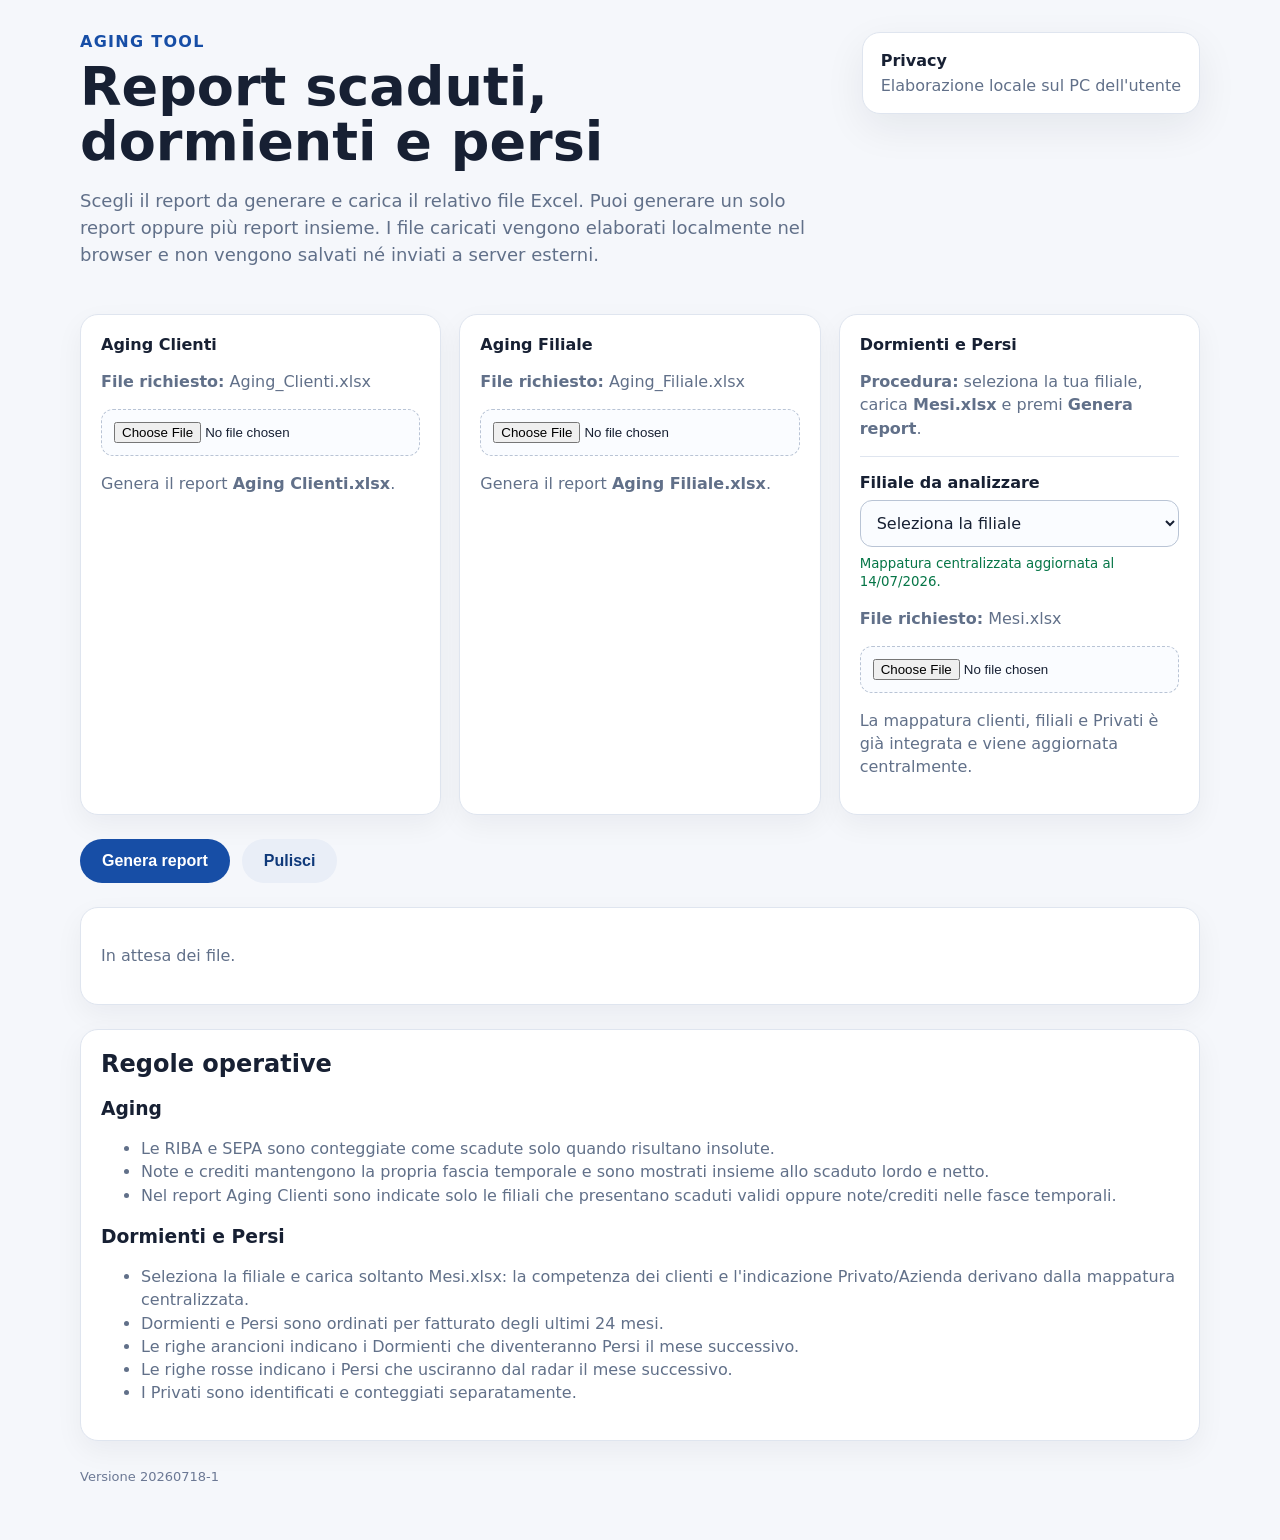
==== commit 1b785a90: "Load Cod. Cluster patch in Aging Tool" ====
--- a/index.html
+++ b/index.html
@@ -4,7 +4,7 @@
   <meta charset="utf-8" />
   <meta name="viewport" content="width=device-width, initial-scale=1" />
   <title>Aging Tool</title>
-  <link rel="stylesheet" href="styles.css?v=20260714-3" />
+  <link rel="stylesheet" href="styles.css?v=20260718-1" />
 </head>
 <body>
   <main class="page">
@@ -68,16 +68,17 @@
         <li>I Privati sono identificati e conteggiati separatamente.</li>
       </ul>
     </section>
-    <footer class="versione">Versione 20260714-3</footer>
+    <footer class="versione">Versione 20260718-1</footer>
   </main>
   <script src="vendor/jszip.min.js"></script>
-  <script src="app.js?v=20260714-3"></script>
-  <script src="patch_output_standard.js?v=20260714-3"></script>
-  <script src="patch_filiali.js?v=20260714-3"></script>
-  <script src="patch_dormienti_centrale_1.js?v=20260714-3"></script>
-  <script src="patch_dormienti_centrale_2.js?v=20260714-3"></script>
-  <script src="patch_dormienti_centrale_3.js?v=20260714-3"></script>
-  <script src="patch_dormienti_centrale_4.js?v=20260714-3"></script>
-  <script src="patch_dormienti_colori.js?v=20260714-3"></script>
+  <script src="app.js?v=20260718-1"></script>
+  <script src="patch_output_standard.js?v=20260718-1"></script>
+  <script src="patch_filiali.js?v=20260718-1"></script>
+  <script src="patch_cod_cluster.js?v=20260718-1"></script>
+  <script src="patch_dormienti_centrale_1.js?v=20260718-1"></script>
+  <script src="patch_dormienti_centrale_2.js?v=20260718-1"></script>
+  <script src="patch_dormienti_centrale_3.js?v=20260718-1"></script>
+  <script src="patch_dormienti_centrale_4.js?v=20260718-1"></script>
+  <script src="patch_dormienti_colori.js?v=20260718-1"></script>
 </body>
-</html>+</html>
